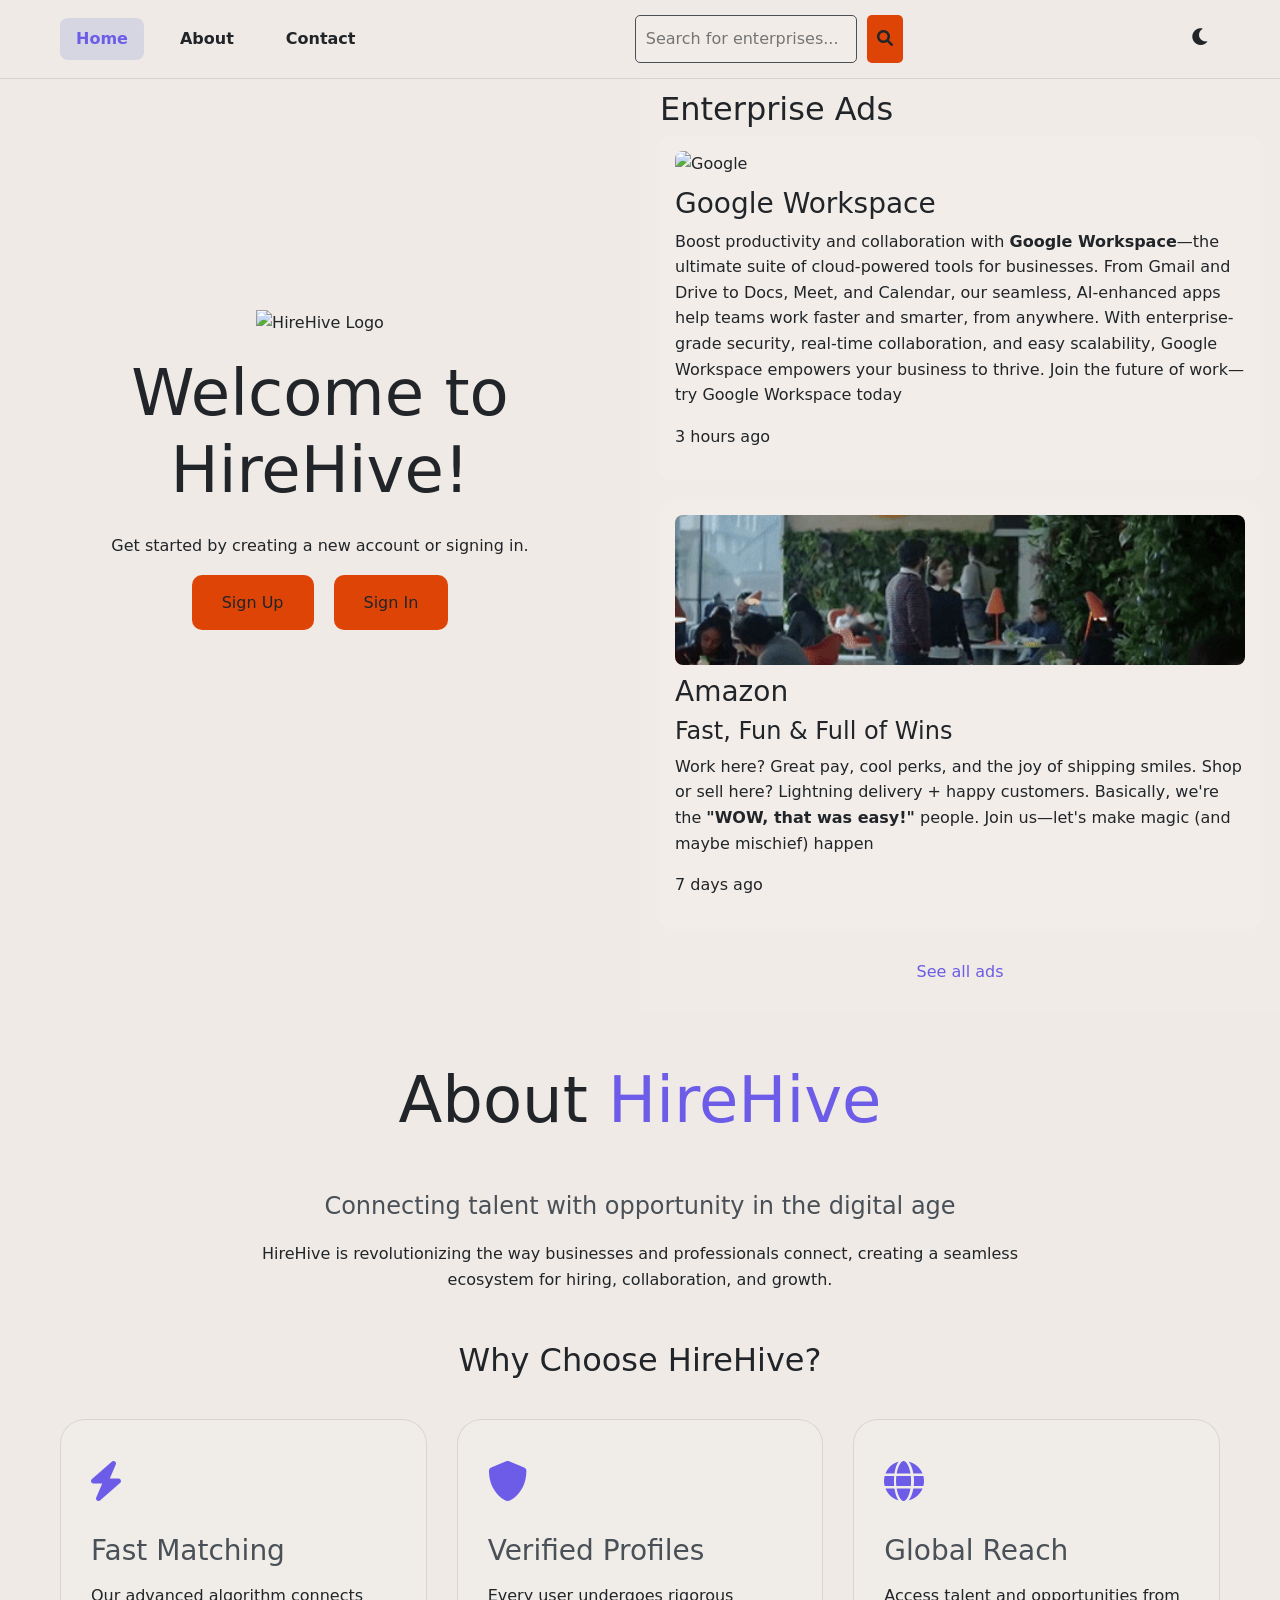
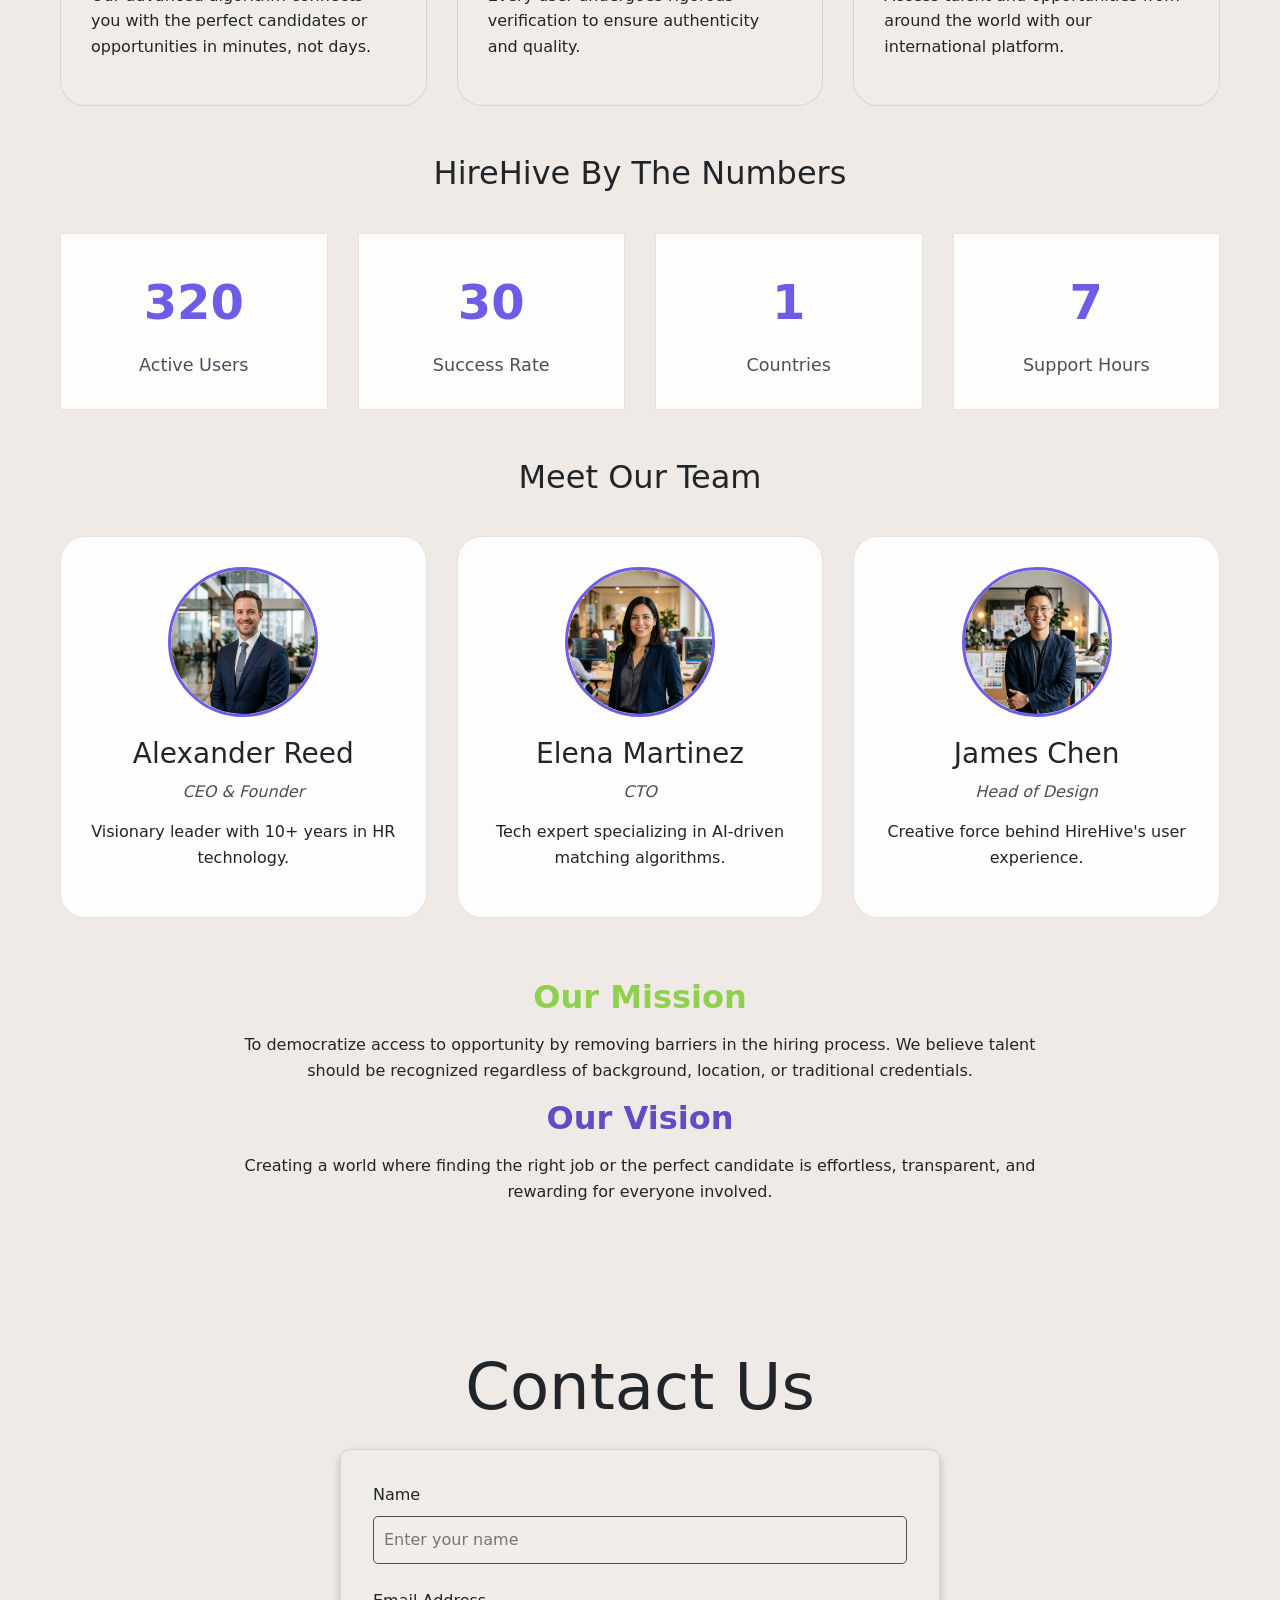
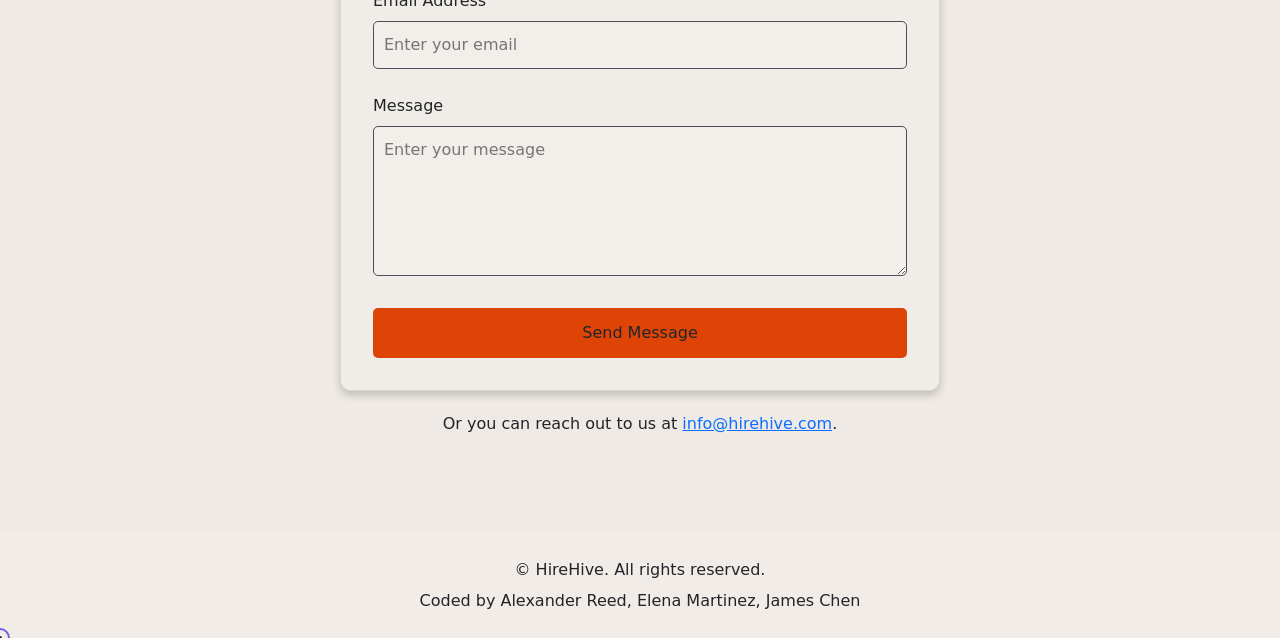
==== index.html @ 6e195a0a "Add files via upload" ====
<!DOCTYPE html>
<html lang="en">
<head>
  <meta charset="UTF-8">
  <meta name="viewport" content="width=device-width, initial-scale=1.0">
  <title>HireHive</title>
  <!-- Bootstrap CSS -->
  <link href="https://cdn.jsdelivr.net/npm/bootstrap@5.3.0/dist/css/bootstrap.min.css" rel="stylesheet">
  <link rel="stylesheet" href="css/style.css">
  <link rel="stylesheet" href="css/cursor.css">
  <link rel="stylesheet" href="css/navigation.css">
  <link rel="stylesheet" href="css/forms.css">
  <link rel="stylesheet" href="https://cdnjs.cloudflare.com/ajax/libs/font-awesome/6.0.0/css/all.min.css">
</head>
<body>
  <!-- Navigation Bar -->
  <nav class="navbar">
    <div class="container">
      <button class="menu-toggle" aria-label="Toggle menu">
        <i class="fas fa-bars"></i>
      </button>
      <div class="nav-links">
        <button class="nav-item active" data-section="home"><strong>Home</strong></button>
        <button class="nav-item" data-section="about"><strong>About</strong></button>
        <button class="nav-item" data-section="contact"><strong>Contact</strong></button>
      </div>
      <!-- Search Bar -->
      <div class="search-bar">
        <input type="text" id="search-input" placeholder="Search for enterprises...">
        <button onclick="searchAds()"><i class="fas fa-search"></i></button>
      </div>
      <!-- Theme Toggle -->
      <div class="theme-toggle">
        <button id="theme-toggle-btn" aria-label="Toggle dark mode">
          <i class="fas fa-moon"></i>
        </button>
      </div>
    </div>
  </nav>

  <!-- Home Section -->
  <section id="home">
    <div class="hero-container">
      <div class="hero-content">
        <div class="logo">
          <img src="assets/images/logo.png" alt="HireHive Logo">
        </div>
        <h1>Welcome to HireHive!</h1>
        <p>Get started by creating a new account or signing in.</p>
        <div class="auth-buttons">
          <button id="create-account-btn" class="auth-btn">Sign Up</button>
          <button id="sign-in-btn" class="auth-btn">Sign In</button>
        </div> 
      </div>
      
      <!-- hedhi lpart te3 ads-->
      <div class="ads-sidebar">
        <h2>Enterprise Ads</h2>
        
        <div class="ad-card default-visible" onclick="window.open('https://about.google/', '_blank')"> <!--n7otou class b naw3 card bch kol wahda tabda wahdha -->
          <img src="assets/images/google.gif" alt="Google" class="ad-image">
          <h3>Google Workspace</h3>
          <p> Boost productivity and collaboration with <strong>Google Workspace</strong>—the ultimate suite of cloud-powered tools for businesses.
             From Gmail and Drive to Docs, Meet, and Calendar, our seamless, AI-enhanced apps help teams work faster and smarter, from anywhere.
              With enterprise-grade security, real-time collaboration, and easy scalability, Google Workspace empowers your business to thrive. 
              Join the future of work—try Google Workspace today</p>
          <p class="time">3 hours ago</p>
        </div>

        <div class="ad-card default-visible" onclick="window.open('https://www.amazon.com/')">
          <img src="assets/images/amz.gif" alt="amazon" class="ad-image">
          <h3>Amazon</h3>
          <h4> Fast, Fun & Full of Wins</h4>
          <p>Work here? Great pay, cool perks, and the joy of shipping smiles. Shop or sell here? Lightning delivery + happy customers.
             Basically, we're the <strong>"WOW, that was easy!"</strong> people.
            Join us—let's make magic (and maybe mischief) happen</p>
          <p class="time">7 days ago </p>
        </div>

        <div class="ad-card" onclick="window.open('https://www.nvidia.com/en-me/')">
          <img src="assets/images/nvidia.gif" alt="Nvidia" class="ad-image">
          <h3>NVIDIA</h3>
          <h4>Love GPUs, AI, or bending reality with code?</h4>
          <P> At NVIDIA, we're the mad scientists behind the tech that powers games, self-driving cars, and the metaverse. 
            Join our crew of geniuses, enjoy killer perks, and build the future at 120 FPS. 
            Your dream job is rendering now—hit apply before the robots beat you to it! </P>
          <P class="time">2 days ago</P>
        </div>
        
        <div class="ad-card " onclick="window.open('https://www.rockstargames.com/')">
          <img src="assets/images/RT.gif" alt="Entreprise 3" class="ad-image">
          <h3>  RockStar</h3>
          <h4>Wanna Craft Games That Define Generations?</h4>

            <p>At <strong>Rockstar Games</strong>, we don't just make hits—we create cultural earthquakes. Join the rebels, storytellers, and tech wizards behind Grand Theft Auto, Red Dead, and worlds yet unimagined. 
              Flex your genius in a no-rules creative playground where open-worlds, cutting-edge tech, and pure chaos collide.

              Perks? Insane projects, legendary team vibes, and the pride of saying "I built that" when players lose their minds.</p>
          <p class="time">5 hours ago</p>
        </div>
        <div class="ad-card " onclick="window.open('https://www.rockstargames.com/')">
          <img src="assets/images/xbox.gif" alt="Entreprise 3" class="ad-image">
          <h3>  Xbox </h3>
          <h4> Ready to Level Up Your Career? Join Xbox!</h4>

            <p>At <strong>xbox</strong>, we don't just push buttons—we push polygons to their limits.
               Be part of the team that crafts mind-blowing, high-octane gaming experiences for millions.
               Whether you're engineering next-gen tech, designing immersive worlds, or optimizing performance, your work will define the future of play—and maybe even cause a few rage quits.</p><br>
               P.S. That insane GIF above? Yeah, that's Call of Duty—and no, we won't tell you what's coming next... unless you join us.<br>
          <p class="time">9 hours ago</p>
        </div>

        <div class="ad-card " onclick="window.open('https://www.atb.tn/', '_blank')">
          <img src="assets/images/ATB.jpg" alt="Entreprise 3" class="ad-image">
          <h3> ARAB TUNISIEN BANK</h3>
          <h4>ATB – Where Your Growth is Our Mission!</h4>

            <p>Whether you're a client seeking smart banking solutions or a professional looking for a rewarding career, <strong>Arab Tunisian Bank (ATB) </strong>delivers excellence.
               Enjoy cutting-edge digital services, tailored financial products, and unwavering support for your personal and business ambitions.
                For talented minds, ATB offers a dynamic work environment with training opportunities, career advancement, and a chance to shape Tunisia's financial future.<br>
            
            Bank with a leader. Grow with ATB!</p>
          <p class="time">5 hours ago</p>
        </div>
        <div class="ad-card" onclick="window.open('https://www.marvel.com/')">
          <img src="assets/images/marvel.gif" alt="smart" class="ad-image">
          <h3>Marvel Studios </h3>
          <h4>Join Marvel Studios – Where Heroes Are Made!</h4>

           <p> Join the team behind Earth's Mightiest Movies and help create the next cultural phenomenon. 
            Whether you're crafting mind-blowing VFX, writing epic one-liners, or engineering next-gen film tech, your work will be seen by millions of fans worldwide. 
            Enjoy superhero-worthy benefits, collaborate with legendary creators, and score bragging rights for life. </p> <br>
          <p class="time">3 days ago </p>
        </div>
        <div class="ad-card" onclick="window.open('https://smart.com.tn/fr/login', '_blank')">
          <img src="assets/images/smart.jpg" alt="smart" class="ad-image">
          <h3>Smart Tunisie</h3>
          <h4>Smart Tunisie – Powering Tunisia's Digital Future!</h4>

           <p> For customers, Smart Tunisie delivers cutting-edge telecom solutions, ultra-fast internet, and innovative digital services to keep you connected and ahead in a fast-moving world. Enjoy seamless connectivity, competitive packages, and reliable support for homes and businesses alike.
            For talented professionals, Smart Tunisie is where tech meets opportunity. Join a forward-thinking team driving Tunisia's digital transformation, with a culture of innovation, skill development, and career growth in a rapidly evolving industry. 
            Connect smarter. Grow faster. Be part of Smart Tunisie! </p>
          <p class="time">3 days ago </p>
        </div>
        
        <div class="see-all-ads" id="see-all-ads">See all ads</div>
      </div>
    </div>
  </section>


  <!-- Role Selection Section -->
  <section id="role-selection" class="role-selection" style="display: none;">
    <h1>Join HireHive Today!</h1>
    <p>Choose your role to get started.</p>
    <div class="role-buttons">
      <button class="role-btn" data-role="enterprise" name="entreprise">
        <h2>Enterprise</h2>
        <p>I'm an Enterprise looking to hire or advertise.</p>
      </button>
      <button class="role-btn" data-role="job-seeker" name="jobseeker">
        <h2>Job Seeker</h2>
        <p>I'm a Job Seeker looking for opportunities.</p>
      </button>
    </div>
    <button id="next-btn" disabled>Next</button>
  </section>

  <!-- Forms Section -->
  <section id="forms" class="forms">
    <!-- Sign In Form -->
    <form id="sign-in-form" action="login.php" method="POST" class="form-container needs-validation" novalidate style="display: none;">
      <h2>Sign In</h2>
      <div class="form-group">
        <label for="signin-email">Email Address</label>
        <input type="email" id="signin-email" name="email" placeholder="Enter your email" required>
        <div class="invalid-feedback">Please enter a valid email address.</div>
      </div>
      <div class="form-group">
        <label for="signin-password">Password</label>
        <input type="password" id="signin-password" name="password" placeholder="Enter your password" required>
        <div class="invalid-feedback">Please enter your password.</div>
      </div>
      <button type="submit" class="btn-submit">Sign In</button>
    </form>

    <!-- Enterprise Form -->
    <div class="form-wrapper" id="enterprise-form-wrapper">
      <form id="enterprise-form" action="register.php" method="POST" class="form-container needs-validation" novalidate style="display: none;">
        <h2>Enterprise Registration</h2>
        <p><em>We're sorry about the length of this form, but we're trying to be professional! ˶ᵔ ᵕ ᵔ˶ Please bear with us and continue.</em></p>
        
        <!-- Step 1: Basic Information -->
        <h3>Step 1: Basic Information ♡</h3>
        <div class="form-group">
          <label for="company-name">Company Name</label>
          <input type="text" id="company-name" name="cn" placeholder="Enter your company name" required>
          <div class="invalid-feedback">Please enter your company name.</div>
        </div>
        <div class="form-group">
          <label for="company-size">Company Size</label>
          <select id="company-size" name="cs" required>
            <option value="" disabled selected>Select company size</option>
            <option value="1-10">1-10 employees</option>
            <option value="10-50">10-50 employees</option>
            <option value="50-100">50-100 employees</option>
            <option value="100+">100+ employees</option>
          </select>
          <div class="invalid-feedback">Please select a company size.</div>
        </div>
        <div class="form-group">
          <label for="worker-type">Type of Worker Needed</label>
          <select id="worker-type" name="worker_type[]" required multiple>
            <option value="developer">Developers</option>
            <option value="designer">Designers</option>
            <option value="marketing">Marketing Specialists</option>
            <option value="finance">Finance/Accounting</option>
            <option value="hr">HR/Recruitment</option>
            <option value="content">Content Writers</option>
            <option value="other">Other (Specify Below)</option>
          </select>
          <div class="invalid-feedback">Please select at least one worker type.</div>
        </div>

        <div class="form-group" id="other-worker-container" style="display: none;">
          <label for="other-worker">Specify Worker Type</label>
          <input type="text" id="other-worker" name="other_worker" placeholder="e.g. Data Scientist, AI Specialist">
        </div>

        <div class="form-group">
          <label for="product-service-description">Tell us about your product or service</label>
          <textarea id="product-service-description" rows="5"name="descrip" placeholder="Describe what your company offers (products, services, etc.)" required></textarea>
          <div class="invalid-feedback">Please describe your product or service.</div>
        </div>
        
        <div class="form-group">
      <label for="phone">Phone Number</label>
       <input type="tel" id="phone" name="tel_e" 
         placeholder="e.g. 123-456-7890"
         maxlength="14"  
         required>
      <div class="validation-message">The number must contain 8 to 10 digits</div>
      </div>
        
        <div class="form-group">
       <label for="email">Email Address</label>
         <input type="email" id="email" name="email_e" 
         placeholder="exemple@domaine.com"
         required
         pattern="[a-z0-9._%+-]+@[a-z0-9.-]+\.[a-z]{2,}$">
         <div class="validation-message">Enter a valid email address (eg: name@domain.com)</div>
            </div>
        <!-- Step 2: Additional Information -->
        <h3>Step 2: Additional Information</h3>
        <div class="form-group">
          <label for="linkedin">LinkedIn URL</label>
          <input type="url" id="linkedin" name="linkedin" 
                 placeholder="https://www.linkedin.com/in/votrenom"
                 pattern="https?://(www\.)?linkedin\.com/(in|company)/[a-zA-Z0-9-]+">
          
        </div>

        <div class="form-group">
          <label for="website">Website URL (Optional)</label>
          <input type="url" id="website" name="website" placeholder="Enter your website URL">
          <div class="invalid-feedback">Please enter a valid website URL.</div>
        </div>

        <!-- Step 3: Security Information -->
        <h3>Step 3: Security Information</h3>
        <div class="form-group">
          <label for="password">Password</label>
          <input type="password" name="password_e" id="password" placeholder="Enter your password" required>
          <div class="invalid-feedback">Please enter a password.</div>
        </div>
        <div class="form-group">
          <label for="confirm-password">Confirm Password</label>
          <input type="password" id="confirm-password" placeholder="Confirm your password" required>
          <div class="invalid-feedback">Passwords do not match.</div>
        </div>
        <button type="submit" class="btn-submit">Submit</button>
      </form>

      <!-- Enterprise Second Form -->
      <div id="enterprise-second-form" class="form-container" style="display: none;">
        <h2>Do you want us to create ads for you?</h2>
        <div class="form-group">
          <button id="yes-ads-btn" class="btn-submit">Yes</button>
          <button id="no-ads-btn" class="btn-secondary">No</button>
        </div>
      </div>

      <!-- Enterprise Ads Form -->
      <div id="enterprise-ads-form" class="form-container" style="display: none;">
        <h2>Please send us the following information:</h2>
        <p>Send us an email with the following details:</p>
        <ul>
          <li>Company Logo (PNG format)</li>
          <li>Company Name</li>
          <li>Type of Service</li>
          <li>Product Pictures</li>
          <li>Any other relevant information</li>
        </ul>
        <p>Email: <a href="mailto:ads@hirehive.com">ads@hirehive.com</a></p>
        <button id="submit-ads-info" class="btn-submit">Submit</button>
      </div>
      
      <!-- Final Messages -->
      <div id="enterprise-final-message-ads" class="form-container final-message" style="display: none;">
        <h2>Thank you!</h2>
        <p>Your information has been submitted. We'll contact you with worker suggestions and ads.</p>
      </div>
      <div id="enterprise-final-message-no-ads" class="form-container final-message" style="display: none;">
        <h2>Thank you!</h2>
        <p>Your information has been submitted.</p>
      </div>
    </div>

    <!-- Job Seeker Form -->
<form method="POST" action="register.php" id="job-seeker-form" class="form-container needs-validation" novalidate style="display: none;" enctype="multipart/form-data">
  <h2>Job Seeker Registration</h2>
  <p><em>We know this form is long, but hey, we're just trying to find you the perfect job! Keep going!</em></p>
  
  <!-- Step 1: Personal Information -->
  <h3>Step 1: Personal Information</h3>
  <div class="form-group">
    <label for="full-name">Full Name</label>
    <input type="text" name="nom" id="full-name" placeholder="Enter your full name" required>
    <div class="invalid-feedback">Please enter your full name.</div>
  </div>
  
  <div class="form-group">
    <label for="worker-type-j">Profession/Job Title</label>
    <select id="worker-type-j" name="worker_type_j[]" required multiple>
      <option value="developer">Developers</option>
      <option value="designer">Designers</option>
      <option value="marketing">Marketing Specialists</option>
      <option value="finance">Finance/Accounting</option>
      <option value="hr">HR/Recruitment</option>
      <option value="content">Content Writers</option>
      <option value="other">Other (Specify Below)</option>
    </select>
    <div class="invalid-feedback">Please select at least one profession.</div>
  </div>
  
  <div class="form-group" id="other-worker-container-j" style="display: none;">
    <label for="other-worker-j">Specify your profession</label>
    <input type="text" id="other-worker-j" name="other_worker_j" placeholder="e.g. Data Scientist, AI Specialist">
  </div>
  
  <div class="form-group">
    <label for="education">Educational Level</label>
    <select id="education" name="education" required>
      <option value="" disabled selected>Select educational level</option>
      <option value="High School">High School</option>
      <option value="Bachelor">Bachelor</option>
      <option value="Master">Master</option>
      <option value="PhD">PhD</option>
    </select>
    <div class="invalid-feedback">Please select your educational level.</div>
  </div>

  <!-- Step 2: Skills and Portfolio -->
  <h3>Step 2: Skills and Portfolio</h3>
  <div class="form-group">
    <label for="skills">Skills (comma separated)</label>
    <input type="text" name="skills" id="skills" placeholder="Enter your skills" required>
    <div class="invalid-feedback">Please enter your skills.</div>
  </div>
  
  <div class="form-group">
    <label for="portfolio">Upload Portfolio/Certificates</label>
    <input type="file" id="portfolio" name="cv" accept=".pdf,.doc,.docx,.jpg,.png">
    <div class="invalid-feedback">Please upload your portfolio or certificates.</div>
  </div>

  <!-- Step 3: Contact Information -->
  <h3>Step 3: Contact Information</h3>
  <div class="form-group">
    <label for="job-seeker-email">Email Address</label>
    <input type="email" name="email_j" id="job-seeker-email" 
           placeholder="exemple@domaine.com"
           required
           pattern="[a-z0-9._%+-]+@[a-z0-9.-]+\.[a-z]{2,}$">
    <div class="validation-message">Please enter a valid email address (ex: name@domain.com)</div>
  </div>
  
  <div class="form-group">
    <label for="job-seeker-phone">Phone Number</label>
    <input type="tel" name="tel_j" id="job-seeker-phone" 
           placeholder="e.g. 123-456-7890"
           maxlength="14"
           required>
    <div class="validation-message">Phone number must contain 8 to 10 digits</div>
  </div>

  <!-- Step 4: Security Information -->
  <h3>Step 4: Security Information</h3>
  <div class="form-group">
    <label for="job-seeker-password">Password</label>
    <input type="password" name="password_j" id="job-seeker-password" placeholder="Enter your password" required>
    <div class="invalid-feedback">Please enter a password.</div>
  </div>
  
  <div class="form-group">
    <label for="job-seeker-confirm-password">Confirm Password</label>
    <input type="password" id="job-seeker-confirm-password" placeholder="Confirm your password" required>
    <div class="invalid-feedback">Passwords do not match.</div>
  </div>
  
  <button type="submit" class="btn-submit">Submit</button>
</form>
      
      <div id="job-seeker-final-message" class="form-container final-message" style="display: none;">
        <h2>Thank you!</h2>
        <p>Your information has been successfully submitted. We will contact you shortly with job opportunities.</p>
      </div>
    </div>
  </section>

  <!-- About Section -->
  <section id="about" class="about py-5">
    <div class="container">
      <h1 class="text-center mb-5">About <span class="highlight">HireHive</span></h1>
      <div class="about-intro text-center mb-5">
        <p class="lead">Connecting talent with opportunity in the digital age</p>
        <p>HireHive is revolutionizing the way businesses and professionals connect, creating a seamless ecosystem for hiring, collaboration, and growth.</p>
      </div>

      <div class="features-section mb-5">
        <h2 class="text-center mb-4">Why Choose HireHive?</h2>
        <div class="features-grid">
          <div class="feature-card">
            <div class="feature-icon">
              <i class="fas fa-bolt"></i>
            </div>
            <h3>Fast Matching</h3>
            <p>Our advanced algorithm connects you with the perfect candidates or opportunities in minutes, not days.</p>
          </div>
          <div class="feature-card">
            <div class="feature-icon">
              <i class="fas fa-shield-alt"></i>
            </div>
            <h3>Verified Profiles</h3>
            <p>Every user undergoes rigorous verification to ensure authenticity and quality.</p>
          </div>
          <div class="feature-card">
            <div class="feature-icon">
              <i class="fas fa-globe"></i>
            </div>
            <h3>Global Reach</h3>
            <p>Access talent and opportunities from around the world with our international platform.</p>
          </div>
        </div>
      </div>

      <div class="stats-section mb-5">
        <h2 class="text-center mb-4">HireHive By The Numbers</h2>
        <div class="stats-grid">
          <div class="stat-card">
            <div class="stat-number" data-count="1000">0</div>
            <div class="stat-label">Active Users</div>
          </div>
          <div class="stat-card">
            <div class="stat-number" data-count="95">0</div>
            <div class="stat-label">Success Rate</div>
          </div>
          <div class="stat-card">
            <div class="stat-number" data-count="4">0</div>
            <div class="stat-label">Countries</div>
          </div>
          <div class="stat-card">
            <div class="stat-number" data-count="24">0</div>
            <div class="stat-label">Support Hours</div>
          </div>
        </div>
      </div>

      <div class="team-section mb-5">
        <h2 class="text-center mb-4">Meet Our Team</h2>
        <div class="team-grid">
          <div class="team-card">
            <div class="team-image">
              <img src="assets/images/team1_new.png" alt="Alexander Reed">
            </div>
            <h3>Alexander Reed</h3>
            <p class="team-role">CEO & Founder</p>
            <p class="team-bio">Visionary leader with 10+ years in HR technology.</p>
          </div>
          <div class="team-card">
            <div class="team-image">
              <img src="assets/images/team2_new.png" alt="Elena Martinez">
            </div>
            <h3>Elena Martinez</h3>
            <p class="team-role">CTO</p>
            <p class="team-bio">Tech expert specializing in AI-driven matching algorithms.</p>
          </div>
          <div class="team-card">
            <div class="team-image">
              <img src="assets/images/team3_new.png" alt="James Chen">
            </div>
            <h3>James Chen</h3>
            <p class="team-role">Head of Design</p>
            <p class="team-bio">Creative force behind HireHive's user experience.</p>
          </div>
        </div>
      </div>

      <div class="mission-section">
        <div class="mission-content">
          <h2><strong>Our Mission</strong></h2>
          <p>To democratize access to opportunity by removing barriers in the hiring process. We believe talent should be recognized regardless of background, location, or traditional credentials.</p>
          
          <h2><strong>Our Vision</strong></h2>
          <p>Creating a world where finding the right job or the perfect candidate is effortless, transparent, and rewarding for everyone involved.</p>
        </div>
      </div>
    </div>
  </section>

  <!-- Contact Section -->
  <section id="contact" class="contact">
    <h1>Contact Us</h1>
    <div class="form-wrapper">
      <form action="contact.php" method="POST" id="contact-form" class="form-container">
        <div class="form-group">
          <label for="contact-name">Name</label>
          <input type="text" name="contact-name" id="contact-name" placeholder="Enter your name" required>
          <div class="invalid-feedback">Please enter your name.</div>
        </div>
        <div class="form-group">
          <label for="contact-email">Email Address</label>
          <input type="email" name="email-contact" id="contact-email" placeholder="Enter your email" required>
          <div class="invalid-feedback">Please enter a valid email address.</div>
        </div>
        <div class="form-group">
          <label for="contact-message">Message</label>
          <textarea id="contact-message" name="contact-message" rows="5" placeholder="Enter your message" required></textarea>
          <div class="invalid-feedback">Please enter your message.</div>
        </div>
        <button type="submit" class="btn-submit">Send Message</button>
      </form>
      
      <!-- Final Message -->
      <div id="contact-final-message" class="form-container final-message" style="display: none;">
        <h2>Thank you!</h2>
        <p>Your message has been sent successfully</p>
      </div>
    </div>
    <p>Or you can reach out to us at <a href="mailto:info@hirehive.com">info@hirehive.com</a>.</p>
  </section>

  <!-- Payment Modal -->
<div id="payment-modal" class="modal">
  <div class="modal-content">
    <div class="payment-header">
      <h2 id="payment-modal-title">Membership</h2>
      <p id="payment-modal-subtitle">Choose your plan to access premium features</p>
      <span class="close-modal">&times;</span>
    </div>
    
    <div class="wizard-steps">
      <div class="step active" id="step-1">1. Select Plan</div>
      <div class="step" id="step-2">2. Payment</div>
    </div>
    
    <!-- Step 1: Plan Selection -->
    <div class="wizard-step active" id="plan-selection-step">
      <h3>Select Your Plan</h3>
      <div class="plan-cards" id="plan-cards-container">
        <!-- Free Trial Plan -->
        <div class="plan-card selected" data-plan="free-trial">
          <div class="plan-top">
            <div class="plan-name">Free Trial</div>
            <div class="plan-price">$0</div>
            <div class="plan-period">7 days</div>
          </div>
          <ul class="plan-benefits">
            <li>Basic access</li>
            <li>Limited support</li>
          </ul>
        </div>
        
        <!-- Starter Plan -->
        <div class="plan-card" data-plan="starter">
          <div class="plan-top">
            <div class="plan-name">Starter</div>
            <div class="plan-price">$9.99</div>
            <div class="plan-period">per month</div>
          </div>
          <ul class="plan-benefits">
            <li>Premium access</li>
            <li>Email support</li>
            <li>Job matching</li>
          </ul>
        </div>
        
        <!-- Pro Plan -->
        <div class="plan-card" data-plan="pro">
          <div class="plan-top">
            <div class="plan-name">Pro</div>
            <div class="plan-price">$19.99</div>
            <div class="plan-period">per month</div>
          </div>
          <ul class="plan-benefits">
            <li>Full access</li>
            <li>Priority support</li>
            <li>Direct company contact</li>
          </ul>
        </div>
      </div>
      
      <div class="wizard-buttons">
  <button class="btn-secondary btn-cancel" onclick="closePaymentModal()">Cancel</button>
  <button class="btn-primary" id="continue-to-payment">Continue to Payment</button>
</div>
    </div>
    
    <!-- Step 2: Payment Details -->
    <div class="wizard-step" id="payment-details-step" data-payment-form="true">
	<div class="form-group">
          <label for="country">Country</label>
          <select id="country" name="country" required>
            <option value="" disabled selected>Select your country</option>
            <option value="US">United States</option>
            <option value="GB">United Kingdom</option>
            <option value="CA">Canada</option>
            <option value="AU">Australia</option>
            <option value="DE">Germany</option>
            <option value="FR">France</option>
            <option value="TN">Tunisia</option>
          </select>
        </div>
        
        <div class="location-warning" id="location-warning" style="display: none;">
          PayPal is not available in your country. Please use Visa or another payment method.
        </div>
        
        <h3>Payment Method</h3>
        <div class="payment-methods">
          <div class="payment-method active" data-method="visa">
            <img src="assets/images/visa.png" alt="Visa">
            <span>Visa</span>
          </div>
          <div class="payment-method" data-method="paypal">
            <img src="assets/images/paypal.png" alt="PayPal">
            <span>PayPal</span>
          </div>
        </div>
      <div class="payment-form-container">
	  <div class="form-group">
  <label for="card-number">Card Number</label>
  <input type="text" name="card-number" id="card-number" placeholder="1234 5678 9012 3456" required>
  <div class="validation-message">Please enter a valid card number (13-19 digits)</div>
  </div>

<div class="form-group">
  <label for="card-name">Cardholder Name</label>
  <input type="text" name="card-name" id="card-name" placeholder="John Doe" required>
  <div class="validation-message">Please enter the name as it appears on your card</div>
</div>

<div class="form-row">
  <div class="form-group">
    <label for="expiry-date">Expiry Date</label>
    <input type="text" name="expiry-date" id="expiry-date" placeholder="MM/YY" required>
    <div class="validation-message">Please enter a valid expiry date (MM/YY)</div>
  </div>
  <div class="form-group">
    <label for="cvv">CVV</label>
    <input type="text" name="cvv" id="cvv" placeholder="123" required>
    <div class="validation-message">Please enter a valid CVV (3-4 digits)</div>
  </div>
</div>
 </div>	  
<div class="wizard-buttons">
  <button class="btn-secondary" id="back-to-plans">Back</button>
  <button class="btn-primary" id="complete-payment">Complete Payment</button>
</div>
    </div>
  </div>
</div>

  <!-- Footer -->
  <footer>
    <div class="container">
      <p>&copy; HireHive. All rights reserved.</p>
      <p>Coded by Alexander Reed, Elena Martinez, James Chen</p>
    </div>
  </footer>

  <div class="custom-cursor"></div>
  <div class="custom-cursor-dot"></div>

  <!-- Bootstrap JS -->
  <script src="https://cdn.jsdelivr.net/npm/bootstrap@5.3.0/dist/js/bootstrap.bundle.min.js"></script>
  <!-- Scripts -->
  <script src="js/script.js"></script>
  <script src="js/cursor.js"></script>
  <script src="js/navigation.js"></script>
  <!-- Back to top button -->
<button class="back-to-top" aria-label="Back to top">
  <i class="fas fa-arrow-up"></i>
</button>
</body>
</html>
---- css/style.css ----
/* Payment Validation Styles */
#payment-details-step input,
#payment-details-step select {
  transition: all 0.3s ease;
}

#payment-details-step input.valid,
#payment-details-step select.valid {
  border-color: #28a745;
  background-color: rgba(40, 167, 69, 0.1);
}

#payment-details-step input.invalid,
#payment-details-step select.invalid {
  border-color: #dc3545;
  background-color: rgba(220, 53, 69, 0.1);
}

#payment-details-step .validation-message {
  font-size: 0.8rem;
  margin-top: 0.25rem;
  display: none;
}

#payment-details-step input.invalid + .validation-message,
#payment-details-step select.invalid + .validation-message {
  display: block;
  color: #dc3545;
}

/* Payment Method Selection */
.payment-method {
  transition: all 0.3s ease;
}

.payment-method.active {
  border-color: var(--color-accent);
  background-color: rgba(108, 92, 231, 0.1);
}

/* ========== BACK TO TOP BUTTON ========== */
.back-to-top {
  position: fixed;
  bottom: 30px;
  right: 30px;
  width: 50px;
  height: 50px;
  background-color: var(--color-button);
  color: var(--color-primary);
  border-radius: 50%;
  display: flex;
  align-items: center;
  justify-content: center;
  cursor: pointer;
  opacity: 0;
  visibility: hidden;
  transition: all 0.3s ease;
  z-index: 999;
  box-shadow: 0 2px 10px rgba(0, 0, 0, 0.2);
}

.back-to-top.visible {
  opacity: 1;
  visibility: visible;
}

.back-to-top:hover {
  background-color: var(--color-accent);
  transform: translateY(-5px);
}

.back-to-top i {
  font-size: 1.5rem;
}

/* ========== ROOT VARIABLES ========== */
:root {
  /* Light mode colors */
  --color-bg: #efeae5;
  --color-primary: #212529;
  --color-text: #495057;
  --color-accent: #6c5ce7;
  --color-button: #df4407;
  --color-secondary: #adb5bd;
  
  /* Dark mode colors */
  --color-bg-dark: #051228;
  --color-primary-dark: #F5F5F5;
  --color-text-dark: #8FD14F;
  --color-accent-dark: #604CC3;
  --color-button-dark: #FF6600;
  --color-secondary-dark: #CCCCCC;
}

/* ========== BASE STYLES ========== */
* {
  margin: 0;
  padding: 0;
  box-sizing: border-box;
}

body {
  font-family: system-ui, -apple-system, sans-serif;
  background-color: var(--color-bg);
  color: var(--color-primary);
  line-height: 1.6;
  padding-top: 70px;
  transition: all 0.3s ease;
}

.container {
  max-width: 1200px;
  margin: 0 auto;
  padding: 0 20px;
}

/* ========== DARK MODE STYLES ========== */
body.dark-mode {
  --color-bg: var(--color-bg-dark);
  --color-primary: var(--color-primary-dark);
  --color-text: var(--color-text-dark);
  --color-accent: var(--color-accent-dark);
  --color-button: var(--color-button-dark);
  --color-secondary: var(--color-secondary-dark);
}

.dark-mode .form-container,
.dark-mode .feature-card,
.dark-mode .stat-card,
.dark-mode .team-card,
.dark-mode .ad-card {
  background-color: rgba(255, 255, 255, 0.1);
  border: 1px solid rgba(255, 255, 255, 0.1);
}

.dark-mode .navbar {
  border-bottom: 1px solid rgba(255, 255, 255, 0.1);
}

.dark-mode .search-bar input,
.dark-mode .form-group input,
.dark-mode .form-group select,
.dark-mode .form-group textarea {
  background-color: rgba(0, 0, 0, 0.2);
  border-color: rgba(255, 255, 255, 0.2);
}

.dark-mode footer {
  background-color: rgba(0, 0, 0, 0.2);
}

.dark-mode .ads-sidebar {
  background-color: rgba(0, 0, 0, 0.2);
}

.dark-mode .btn-secondary {
  border-color: var(--color-text);
}

/* ========== NAVBAR STYLES ========== */
.navbar {
  position: fixed;
  top: 0;
  left: 0;
  width: 100%;
  z-index: 1000;
  background-color: var(--color-bg);
  border-bottom: 1px solid rgba(0, 0, 0, 0.1);
  display: flex;
  justify-content: space-between;
  align-items: center;
  padding: 15px 20px;
}

.nav-links {
  display: flex;
  gap: 20px;
}

.nav-item {
  color: var(--color-primary);
  padding: 0.5rem 1rem;
  border: none;
  background: none;
  cursor: pointer;
  font-size: 1rem;
  transition: all 0.3s ease;
}

.nav-item:hover {
  color: var(--color-accent);
}

.nav-item.active {
  color: var(--color-accent);
  background-color: rgba(114, 137, 218, 0.2);
  border-radius: 0.5rem;
}

.menu-toggle {
  display: none;
  background: none;
  border: none;
  color: var(--color-primary);
  font-size: 1.5rem;
  cursor: pointer;
}

/* ========== THEME TOGGLE ========== */
.theme-toggle {
  margin-left: 15px;
}

#theme-toggle-btn {
  background: none;
  border: none;
  color: var(--color-primary);
  font-size: 1.2rem;
  cursor: pointer;
  padding: 5px 10px;
  border-radius: 5px;
  transition: all 0.3s ease;
}

#theme-toggle-btn:hover {
  background-color: rgba(0, 0, 0, 0.1);
}

/* ========== HERO SECTION ========== */
.hero-container {
  display: flex;
  width: 100%;
  min-height: calc(100vh - 70px);
}

.hero-content {
  flex: 1;
  display: flex;
  flex-direction: column;
  align-items: center;
  justify-content: center;
  text-align: center;
  padding: 20px;
  height: calc(100vh - 70px);
}

.logo img {
  width: 150px;
  height: auto;
  margin-bottom: 20px;
}

h1 {
  font-size: clamp(2.5rem, 5vw, 4rem);
  margin-bottom: 1.5rem;
}

.hero p {
  font-size: 1.25rem;
  color: var(--color-text);
  margin-bottom: 2rem;
}

/* ========== AUTH BUTTONS ========== */
.auth-buttons {
  display: flex;
  justify-content: center;
  gap: 20px;
  margin-bottom: 30px;
}

.auth-btn {
  background-color: var(--color-button);
  padding: 15px 30px;
  border: none;
  border-radius: 10px;
  cursor: pointer;
  transition: all 0.3s ease;
  color: var(--color-primary);
  font-size: 1rem;
}

.auth-btn:hover {
  transform: translateY(-5px);
  box-shadow: 0 4px 8px rgba(0, 0, 0, 0.2);
  background-color: var(--color-accent);
}

/* ========== ROLE SELECTION ========== */
.role-selection {
  padding: 5rem 0;
  text-align: center;
}

.highlight {
  color: var(--color-accent);
}

.role-buttons {
  display: flex;
  justify-content: center;
  gap: 20px;
  margin-bottom: 30px;
  flex-wrap: wrap;
}

.role-btn {
  background-color: var(--color-button);
  padding: 20px;
  border: none;
  border-radius: 10px;
  width: 250px;
  cursor: pointer;
  transition: all 0.3s ease;
  text-align: center;
}

.role-btn:hover {
  transform: translateY(-5px);
  box-shadow: 0 4px 8px rgba(0, 0, 0, 0.2);
}

.role-btn.selected {
  background-color: var(--color-accent);
}

.role-btn h2 {
  font-size: 1.5rem;
  margin-bottom: 10px;
}

#next-btn {
  padding: 10px 20px;
  background-color: var(--color-accent);
  color: var(--color-primary);
  border: none;
  border-radius: 5px;
  font-size: 1rem;
  cursor: pointer;
  transition: background-color 0.3s ease;
}

#next-btn:disabled {
  background-color: var(--color-secondary);
  cursor: not-allowed;
}

/* ========== FORM STYLES ========== */
.form-container {
  max-width: 600px;
  margin: 20px auto;
  padding: 2rem;
  background-color: rgba(255, 255, 255, 0.1);
  border: 1px solid rgba(0, 0, 0, 0.1);
  border-radius: 10px;
  box-shadow: 0 4px 8px rgba(0, 0, 0, 0.2);
}

.form-group {
  margin-bottom: 1.5rem;
  text-align: left;
}

.form-group label {
  display: block;
  margin-bottom: 0.5rem;
  color: var(--color-primary);
}

.form-group input,
.form-group select,
.form-group textarea {
  width: 100%;
  padding: 10px;
  border: 1px solid var(--color-text);
  border-radius: 5px;
  background-color: rgba(255, 255, 255, 0.1);
  color: var(--color-primary);
}

.form-group input:focus,
.form-group select:focus,
.form-group textarea:focus {
  border-color: var(--color-accent);
  outline: none;
}

.form-group textarea {
  resize: vertical;
  min-height: 100px;
}

.btn-submit {
  width: 100%;
  padding: 12px;
  background-color: var(--color-button);
  color: var(--color-primary);
  border: none;
  border-radius: 5px;
  font-size: 1rem;
  cursor: pointer;
  transition: background-color 0.3s ease;
}

.btn-submit:hover {
  background-color: var(--color-accent);
}

.btn-secondary {
  width: 100%;
  padding: 12px;
  background-color: var(--color-secondary);
  color: var(--color-primary);
  border: none;
  border-radius: 5px;
  font-size: 1rem;
  cursor: pointer;
  transition: background-color 0.3s ease;
  margin-top: 10px;
}

.btn-secondary:hover {
  background-color: #999;
}

.invalid-feedback {
  color: #ff6b6b;
  font-size: 0.875rem;
  margin-top: 0.25rem;
  display: none;
}

.was-validated .form-control:invalid ~ .invalid-feedback,
.was-validated .form-control:invalid ~ .invalid-feedback {
  display: block;
}

/* ========== ABOUT SECTION ========== */
.about {
  background-color: var(--color-bg);
  color: var(--color-primary);
  min-height: 100vh;
  padding: 4rem 0;
}

.about-intro {
  max-width: 800px;
  margin: 0 auto;
  text-align: center;
  margin-bottom: 3rem;
}

.about-intro .lead {
  font-size: 1.5rem;
  color: var(--color-text);
  margin-bottom: 1rem;
}

/* ========== FEATURES GRID ========== */
.features-grid {
  display: grid;
  grid-template-columns: repeat(auto-fit, minmax(300px, 1fr));
  gap: 30px;
  margin-top: 40px;
}

.feature-card {
  border: 1px solid rgba(0, 0, 0, 0.1);
  padding: 30px;
  transition: transform 0.3s ease;
  background: rgba(255, 255, 255, 0.1);
  border-radius: 25px;
}

.feature-card:hover {
  transform: translateY(-10px);
  box-shadow: 0 10px 20px rgba(0, 0, 0, 0.1);
}

.feature-icon {
  font-size: 2.5rem;
  color: var(--color-accent);
  margin-bottom: 20px;
  transition: all 0.3s ease;
}

.feature-card h3 {
  color: var(--color-text);
  margin-bottom: 15px;
}

/* ========== STATS SECTION ========== */
.stats-grid {
  display: grid;
  grid-template-columns: repeat(auto-fit, minmax(200px, 1fr));
  gap: 30px;
  margin-top: 40px;
}

.stat-card {
  text-align: center;
  padding: 30px;
  background-color: rgba(255, 255, 255, 0.9);
  border: 1px solid rgba(0, 0, 0, 0.1);
}

.stat-number {
  font-size: 3rem;
  font-weight: bold;
  color: var(--color-accent);
  margin-bottom: 10px;
}

.stat-label {
  color: var(--color-text);
  font-size: 1.1rem;
}

/* ========== TEAM SECTION ========== */
.team-grid {
  display: grid;
  grid-template-columns: repeat(auto-fit, minmax(250px, 1fr));
  gap: 30px;
  margin-top: 40px;
}

.team-card {
  text-align: center;
  background-color: rgba(255, 255, 255, 0.9);
  border: 1px solid rgba(0, 0, 0, 0.1);
  padding: 30px;
  transition: all 0.3s ease;
  border-radius: 25px;
}

.team-card:hover {
  transform: translateY(-5px);
  box-shadow: 0 10px 20px rgba(0, 0, 0, 0.2);
}

.team-image {
  width: 150px;
  height: 150px;
  border-radius: 50%;
  overflow: hidden;
  margin: 0 auto 20px;
  border: 3px solid var(--color-accent);
}

.team-image img {
  width: 100%;
  height: 100%;
  object-fit: cover;
}

.team-role {
  color: var(--color-text);
  font-style: italic;
  margin-bottom: 15px;
}

/* ========== MISSION SECTION ========== */
.mission-section {
  max-width: 800px;
  margin: 60px auto 0;
  text-align: center;
}

.mission-section h2 {
  margin-bottom: 1rem;
}

.mission-section h2:nth-of-type(1) {
  color: #8FD14F;
}

.mission-section h2:nth-of-type(2) {
  color: #604CC3;
}

/* ========== CONTACT SECTION ========== */
.contact {
  padding: 5rem 0;
  text-align: center;
}

/* ========== FOOTER ========== */
footer {
  padding: 20px;
  background-color: rgba(255, 255, 255, 0.1);
  text-align: center;
}

footer p {
  margin: 5px 0;
}

/* ========== SEARCH BAR ========== */
.search-bar {
  display: flex;
  gap: 10px;
}

.search-bar input {
  padding: 10px;
  border: 1px solid var(--color-text);
  border-radius: 5px;
  background-color: rgba(255, 255, 255, 0.1);
  color: var(--color-primary);
}

.search-bar button {
  padding: 10px;
  background-color: var(--color-button);
  color: var(--color-primary);
  border: none;
  border-radius: 5px;
  cursor: pointer;
}

.search-bar button:hover {
  background-color: var(--color-accent);
}

/* ========== ADS SIDEBAR ========== */
.ads-sidebar {
  flex: 1;
  background-color: rgba(255, 255, 255, 0.05);
  padding: 20px;
  overflow-y: auto;
}

.ad-card {
  display: none;
  background-color: rgba(255, 255, 255, 0.1);
  border-radius: 10px;
  padding: 15px;
  margin-bottom: 20px;
  transition: all 0.3s ease;
  cursor: pointer;
  position: relative;
}

.ad-card.default-visible {
  display: block;
}

.ads-sidebar.show-all .ad-card {
  display: block;
}

.ad-card::before {
  content: '';
  position: absolute;
  top: 0;
  left: 0;
  right: 0;
  bottom: 0;
  z-index: 1;
}

.ad-card h3,
.ad-card p,
.ad-card .time {
  position: relative;
  z-index: 2;
}

.ad-image {
  width: 100%;
  height: 150px;
  object-fit: cover;
  border-radius: 8px;
  margin-bottom: 10px;
}

.see-all-ads {
  color: var(--color-accent);
  text-align: center;
  cursor: pointer;
  margin-top: 10px;
  padding: 10px;
  transition: all 0.3s ease;
}

.see-all-ads:hover {
  text-decoration: underline;
  color: var(--color-text);
}

/* ========== PAYMENT MODAL STYLES ========== */
.modal {
  display: none;
  position: fixed;
  top: 0;
  left: 0;
  width: 100%;
  height: 100%;
  background-color: rgba(0, 0, 0, 0.8);
  z-index: 2000;
  align-items: center;
  justify-content: center;
}

.modal-content {
  background-color: var(--color-bg);
  margin: 20px;
  padding: 30px;
  border-radius: 10px;
  width: 90%;
  max-width: 600px;
  max-height: 90vh;
  overflow-y: auto;
  position: relative;
  box-shadow: 0 5px 15px rgba(0, 0, 0, 0.3);
}

.payment-header {
  margin-bottom: 20px;
  position: relative;
}

.close-modal {
  position: absolute;
  top: 0;
  right: 0;
  font-size: 28px;
  font-weight: bold;
  cursor: pointer;
  color: var(--color-primary);
}

.wizard-steps {
  display: flex;
  justify-content: center;
  margin-bottom: 30px;
  gap: 20px;
}

.step {
  padding: 8px 16px;
  border-radius: 20px;
  background: rgba(255, 255, 255, 0.1);
  color: var(--color-text);
}

.step.active {
  background: var(--color-accent);
  color: white;
}

.wizard-step {
  display: none;
}

.wizard-step.active {
  display: block;
}

.plan-cards {
  display: flex;
  flex-wrap: wrap;
  gap: 20px;
  margin-bottom: 30px;
}

.plan-card {
  flex: 1;
  min-width: 250px;
  background-color: rgba(255, 255, 255, 0.1);
  border: 1px solid var(--color-text);
  border-radius: 10px;
  padding: 20px;
  cursor: pointer;
  transition: all 0.3s ease;
}

.plan-card:hover {
  transform: translateY(-5px);
  box-shadow: 0 5px 15px rgba(0, 0, 0, 0.1);
}

.plan-card.selected {
  border-color: var(--color-accent);
  background-color: rgba(108, 92, 231, 0.1);
}

.plan-name {
  font-weight: bold;
  font-size: 1.2rem;
  margin-bottom: 10px;
}

.plan-price {
  font-size: 1.5rem;
  font-weight: bold;
  color: var(--color-accent);
  margin-bottom: 5px;
}

.plan-period {
  color: var(--color-text);
  margin-bottom: 15px;
}

.plan-benefits {
  list-style: none;
  padding-left: 0;
}

.plan-benefits li {
  margin-bottom: 8px;
  position: relative;
  padding-left: 20px;
}

.plan-benefits li:before {
  content: "✓";
  position: absolute;
  left: 0;
  color: var(--color-accent);
}

.payment-methods {
  display: flex;
  justify-content: center;
  gap: 15px;
  margin: 20px 0;
}

.payment-method {
  flex: 1;
  display: flex;
  align-items: center;
  justify-content: center;
  gap: 10px;
  padding: 15px;
  border: 1px solid var(--color-text);
  border-radius: 8px;
  cursor: pointer;
  transition: all 0.3s ease;
}

.payment-method.active {
  border-color: var(--color-accent);
  background-color: rgba(108, 92, 231, 0.1);
}

.payment-method img {
  height: 20px;
}

.wizard-buttons {
  display: flex;
  justify-content: space-between;
  margin-top: 30px;
}

.btn-primary {
  padding: 12px 30px;
  background-color: var(--color-button);
  color: var(--color-primary);
  border: none;
  border-radius: 5px;
  font-weight: bold;
  cursor: pointer;
  transition: all 0.3s ease;
}

.btn-primary:hover {
  background-color: var(--color-accent);
}

.location-warning {
  display: none;
  color: #ff6b6b;
  padding: 10px;
  background-color: rgba(255, 107, 107, 0.1);
  border-radius: 5px;
  margin-bottom: 20px;
}

/* ========== ANIMATIONS ========== */
@keyframes fadeIn {
  from { opacity: 0; }
  to { opacity: 1; }
}

@keyframes fadeInUp {
  from {
    opacity: 0;
    transform: translateY(20px);
  }
  to {
    opacity: 1;
    transform: translateY(0);
  }
}

@keyframes pulse {
  0% { transform: scale(1); }
  50% { transform: scale(1.05); }
  100% { transform: scale(1); }
}

.feature-card:hover .feature-icon {
  transform: scale(1.2);
  animation: pulse 1.5s infinite;
}

/* ========== RESPONSIVE STYLES ========== */
@media (max-width: 768px) {
  .menu-toggle {
    display: block;
  }

  .nav-links {
    position: fixed;
    top: 70px;
    left: 0;
    width: 100%;
    background-color: var(--color-bg);
    flex-direction: column;
    align-items: center;
    padding: 20px 0;
    display: none;
    border-bottom: 1px solid rgba(114, 137, 218, 0.2);
  }

  .nav-links.active {
    display: flex;
  }

  .nav-item {
    margin: 10px 0;
    width: 80%;
    text-align: center;
  }

  .hero-container {
    flex-direction: column;
  }
  
  .ads-sidebar {
    order: -1;
    max-height: 300px;
  }
  
  .features-grid, 
  .stats-grid, 
  .team-grid {
    grid-template-columns: 1fr;
  }
  
  .role-buttons,
  .auth-buttons {
    flex-direction: column;
    align-items: center;
  }

  .plan-cards {
    flex-direction: column;
  }
  
  .wizard-steps {
    flex-direction: column;
    border-bottom: none;
  }
  
  .step {
    margin-right: 0;
    margin-bottom: 10px;
    border-bottom: 1px solid var(--color-text);
  }
  
  .step.active:after {
    display: none;
  }
}

/* S'assurer que le formulaire de paiement utilise le curseur par défaut */
#payment-details-step {
  cursor: auto;
}

#payment-details-step * {
  cursor: auto !important;
}

/* Cacher le curseur personnalisé quand on est sur le formulaire */
body.payment-form-active .custom-cursor,
body.payment-form-active .custom-cursor-dot {
  display: none !important;
}

/* ========== PAYMENT BUTTON STYLES ========== */
.wizard-buttons {
  display: flex;
  justify-content: space-between;
  margin-top: 30px;
  gap: 15px;
}

.btn-primary {
  padding: 12px 30px;
  background-color: var(--color-button);
  color: white;
  border: none;
  border-radius: 8px;
  font-weight: bold;
  cursor: pointer;
  transition: all 0.3s ease;
  flex: 1;
  text-align: center;
  box-shadow: 0 2px 5px rgba(0, 0, 0, 0.2);
}

.btn-primary:hover {
  background-color: var(--color-accent);
  transform: translateY(-2px);
  box-shadow: 0 4px 8px rgba(0, 0, 0, 0.3);
}

.btn-primary:active {
  transform: translateY(0);
  box-shadow: 0 2px 3px rgba(0, 0, 0, 0.2);
}

.btn-secondary {
  padding: 12px 30px;
  background-color: rgba(255, 255, 255, 0.1);
  color: var(--color-primary);
  border: 1px solid var(--color-text);
  border-radius: 8px;
  font-weight: bold;
  cursor: pointer;
  transition: all 0.3s ease;
  flex: 1;
  text-align: center;
}

.btn-secondary:hover {
  background-color: rgba(255, 255, 255, 0.2);
  border-color: var(--color-accent);
  color: var(--color-accent);
}

/* Bouton Continue/Complete plus accentué */
#continue-to-payment,
#complete-payment {
  background-color: var(--color-accent);
  color: white;
}

#continue-to-payment:hover,
#complete-payment:hover {
  background-color: #5a4bc2;
}

/* Bouton Back moins visible */
#back-to-plans {
  background-color: transparent;
  border: 1px solid var(--color-text);
}

#back-to-plans:hover {
  background-color: rgba(255, 255, 255, 0.05);
}

/* Bouton Cancel */
.btn-cancel {
  background-color: rgba(255, 99, 71, 0.1);
  border: 1px solid rgba(255, 99, 71, 0.3);
  color: tomato;
}

.btn-cancel:hover {
  background-color: rgba(255, 99, 71, 0.2);
  border-color: tomato;
}

/* Styles de validation du téléphone */
#phone.valid {
  border-color: #28a745;
  background-color: rgba(40, 167, 69, 0.1);
  background-image: url('data:image/svg+xml;utf8,<svg xmlns="http://www.w3.org/2000/svg" viewBox="0 0 24 24" fill="%2328a745"><path d="M9 16.17L4.83 12l-1.42 1.41L9 19 21 7l-1.41-1.41z"/></svg>');
  background-repeat: no-repeat;
  background-position: right 10px center;
  background-size: 20px;
  padding-right: 35px;
}

#phone.invalid {
  border-color: #dc3545;
  background-color: rgba(220, 53, 69, 0.1);
  background-image: url('data:image/svg+xml;utf8,<svg xmlns="http://www.w3.org/2000/svg" viewBox="0 0 24 24" fill="%23dc3545"><path d="M12 2C6.48 2 2 6.48 2 12s4.48 10 10 10 10-4.48 10-10S17.52 2 12 2zm1 15h-2v-2h2v2zm0-4h-2V7h2v6z"/></svg>');
  background-repeat: no-repeat;
  background-position: right 10px center;
  background-size: 20px;
  padding-right: 35px;
}

#phone {
  transition: all 0.3s ease;
}

/* Styles de validation email */
#email.valid {
  border-color: #28a745;
  background-color: rgba(40, 167, 69, 0.1);
  background-image: url('data:image/svg+xml;utf8,<svg xmlns="http://www.w3.org/2000/svg" viewBox="0 0 24 24" fill="%2328a745"><path d="M9 16.17L4.83 12l-1.42 1.41L9 19 21 7l-1.41-1.41z"/></svg>');
  background-repeat: no-repeat;
  background-position: right 10px center;
  background-size: 20px;
  padding-right: 35px;
}

#email.invalid {
  border-color: #dc3545;
  background-color: rgba(220, 53, 69, 0.1);
  background-image: url('data:image/svg+xml;utf8,<svg xmlns="http://www.w3.org/2000/svg" viewBox="0 0 24 24" fill="%23dc3545"><path d="M12 2C6.48 2 2 6.48 2 12s4.48 10 10 10 10-4.48 10-10S17.52 2 12 2zm1 15h-2v-2h2v2zm0-4h-2V7h2v6z"/></svg>');
  background-repeat: no-repeat;
  background-position: right 10px center;
  background-size: 20px;
  padding-right: 35px;
}

#email {
  transition: all 0.3s ease;
}

#email.invalid + .validation-message {
  display: block;
}

/* Styles de validation LinkedIn */
#linkedin.valid {
  border-color: #28a745;
  background-color: rgba(40, 167, 69, 0.1);
  background-image: url('data:image/svg+xml;utf8,<svg xmlns="http://www.w3.org/2000/svg" viewBox="0 0 24 24" fill="%2328a745"><path d="M19 3a2 2 0 0 1 2 2v14a2 2 0 0 1-2 2H5a2 2 0 0 1-2-2V5a2 2 0 0 1 2-2h14m-.5 15.5v-5.3a3.26 3.26 0 0 0-3.26-3.26c-.85 0-1.84.52-2.32 1.3v-1.11h-2.79v8.37h2.79v-4.93c0-.77.62-1.4 1.39-1.4a1.4 1.4 0 0 1 1.4 1.4v4.93h2.79M6.88 8.56a1.68 1.68 0 0 0 1.68-1.68c0-.93-.75-1.69-1.68-1.69a1.69 1.69 0 0 0-1.69 1.69c0 .93.76 1.68 1.69 1.68m1.39 9.94v-8.37H5.5v8.37h2.77z"/></svg>');
  background-repeat: no-repeat;
  background-position: right 10px center;
  background-size: 20px;
  padding-right: 35px;
}

#linkedin.invalid {
  border-color: #dc3545;
  background-color: rgba(220, 53, 69, 0.1);
  background-image: url('data:image/svg+xml;utf8,<svg xmlns="http://www.w3.org/2000/svg" viewBox="0 0 24 24" fill="%23dc3545"><path d="M12 2C6.48 2 2 6.48 2 12s4.48 10 10 10 10-4.48 10-10S17.52 2 12 2zm1 15h-2v-2h2v2zm0-4h-2V7h2v6z"/></svg>');
  background-repeat: no-repeat;
  background-position: right 10px center;
  background-size: 20px;
  padding-right: 35px;
}

#linkedin {
  transition: all 0.3s ease;
}

#linkedin.invalid + .validation-message {
  display: block;
}
---- css/cursor.css ----
/* ========== CURSOR STYLES ========== */
/* Base cursor removal */
body {
  cursor: none;
}

/* Main cursor ring */
.custom-cursor {
  --cursor-size: 20px;
  --cursor-border: 2px solid var(--color-accent); /* Use theme accent color */
  --cursor-scale: 1.5;
  --cursor-hover-bg: rgba(114, 137, 218, 0.1);

  width: var(--cursor-size);
  height: var(--cursor-size);
  border: var(--cursor-border);
  border-radius: 50%;
  position: fixed;
  pointer-events: none;
  z-index: 9999;
  transform: translate(-50%, -50%);
  transition: 
    transform 0.2s ease,
    background-color 0.2s ease,
    border-color 0.2s ease;
  will-change: transform;
}

/* Cursor hover state */
.custom-cursor.hover {
  transform: 
    translate(-50%, -50%) 
    scale(var(--cursor-scale));
  background-color: var(--cursor-hover-bg);
}

/* Dark mode cursor color */
.dark-mode .custom-cursor {
  border-color: var(--color-text-dark);
}

/* Cursor dot */
.custom-cursor-dot {
  --dot-size: 4px;
  --dot-color: var(--color-primary); /* Use theme primary color */

  width: var(--dot-size);
  height: var(--dot-size);
  background-color: var(--dot-color);
  border-radius: 50%;
  position: fixed;
  pointer-events: none;
  z-index: 9999;
  transform: translate(-50%, -50%);
  transition: all 0.1s ease;
  will-change: transform;
}

/* Dark mode dot color */
.dark-mode .custom-cursor-dot {
  --dot-color: var(--color-primary-dark);
}

/* Hide cursor on touch devices */
@media (hover: none) {
  body {
    cursor: auto;
  }
  
  .custom-cursor,
  .custom-cursor-dot {
    display: none;
  }
}
---- css/navigation.css ----
/* ========== NAVBAR STYLES ========== */
.navbar {
  position: fixed;
  top: 0;
  left: 0;
  width: 100%;
  z-index: 1000;
  background-color: var(--color-bg);
  border-bottom: 1px solid rgba(0, 0, 0, 0.1);
  display: flex;
  justify-content: space-between;
  align-items: center;
  padding: 15px 20px;
}

.nav-links {
  display: flex;
  gap: 20px;
}

.nav-item {
  color: var(--color-primary);
  padding: 0.5rem 1rem;
  border: none;
  background: none;
  cursor: pointer;
  font-size: 1rem;
  transition: all 0.3s ease;
}

.nav-item:hover {
  color: var(--color-accent);
}

.nav-item.active {
  color: var(--color-accent);
  background-color: rgba(114, 137, 218, 0.2);
  border-radius: 0.5rem;
}

.menu-toggle {
  display: none;
  background: none;
  border: none;
  color: var(--color-primary);
  font-size: 1.5rem;
  cursor: pointer;
}

/* ========== THEME TOGGLE ========== */
.theme-toggle {
  margin-left: 15px;
}

#theme-toggle-btn {
  background: none;
  border: none;
  color: var(--color-primary);
  font-size: 1.2rem;
  cursor: pointer;
  padding: 5px 10px;
  border-radius: 5px;
  transition: all 0.3s ease;
}

#theme-toggle-btn:hover {
  background-color: rgba(0, 0, 0, 0.1);
}

.dark-mode #theme-toggle-btn i.fa-moon::before {
  content: "\f185";
}

/* ========== PAYMENT MODAL ========== */
.modal {
  display: none;
  position: fixed;
  top: 0;
  left: 0;
  width: 100%;
  height: 100%;
  background-color: rgba(0, 0, 0, 0.8);
  backdrop-filter: blur(5px);
  z-index: 2000;
  align-items: center;
  justify-content: center;
  padding: 20px;
}

.modal-content {
  background-color: var(--color-bg);
  padding: 2rem;
  border-radius: 10px;
  width: 90%;
  max-width: 600px;
  max-height: 90vh;
  overflow-y: auto;
  position: relative;
  border: 1px solid var(--color-accent);
}

.close-modal {
  position: absolute;
  top: 15px;
  right: 15px;
  font-size: 1.5rem;
  cursor: pointer;
  color: var(--color-primary);
}

.payment-options {
  display: flex;
  gap: 15px;
  margin: 20px 0;
}

.payment-option {
  flex: 1;
  padding: 15px;
  border: 1px solid var(--color-text);
  border-radius: 8px;
  cursor: pointer;
  transition: all 0.3s ease;
  text-align: center;
}

.payment-option.selected {
  border-color: var(--color-accent);
  background-color: rgba(114, 137, 218, 0.1);
}

.payment-option h3 {
  margin-bottom: 10px;
  color: var(--color-primary);
}

.payment-option .price {
  font-size: 1.5rem;
  font-weight: bold;
  color: var(--color-accent);
  margin-bottom: 5px;
}

.payment-option .price span {
  font-size: 1rem;
  font-weight: normal;
  color: var(--color-text);
}

.payment-form {
  margin-top: 20px;
}

.form-row {
  display: flex;
  gap: 15px;
}

.form-row .form-group {
  flex: 1;
}

.payment-methods {
  display: flex;
  justify-content: center;
  gap: 15px;
  margin-top: 20px;
}

.payment-methods img {
  height: 30px;
  width: auto;
  opacity: 0.7;
  transition: opacity 0.3s ease;
}

.payment-methods img:hover {
  opacity: 1;
}

#payment-form input,
#payment-form select {
  background-color: rgba(255, 255, 255, 0.1);
  border: 1px solid var(--color-text);
  color: var(--color-primary);
  padding: 10px;
  border-radius: 5px;
  width: 100%;
}

#payment-form input:focus,
#payment-form select:focus {
  border-color: var(--color-accent);
  outline: none;
}

/* ========== RESPONSIVE STYLES ========== */
@media (max-width: 768px) {
  .menu-toggle {
    display: block;
  }

  .nav-links {
    position: fixed;
    top: 70px;
    left: 0;
    width: 100%;
    background-color: var(--color-bg);
    flex-direction: column;
    align-items: center;
    padding: 20px 0;
    display: none;
    border-bottom: 1px solid rgba(114, 137, 218, 0.2);
  }

  .nav-links.active {
    display: flex;
  }

  .nav-item {
    margin: 10px 0;
    width: 80%;
    text-align: center;
  }

  .nav-item.active {
    background-color: rgba(114, 137, 218, 0.2);
    border-radius: 5px;
  }
  
  .payment-options {
    flex-direction: column;
  }
}
---- css/forms.css ----
/* ========== FORM CONTAINER ========== */
.form-container {
  max-width: 600px;
  margin: 20px auto;
  padding: 2rem;
  background-color: rgba(255, 255, 255, 0.1);
  border: 1px solid rgba(0, 0, 0, 0.1);
  border-radius: 10px;
  box-shadow: 0 4px 8px rgba(0, 0, 0, 0.2);
}

/* ========== FORM GROUPS ========== */
.form-group {
  margin-bottom: 1.5rem;
  text-align: left;
}

.form-group label {
  display: block;
  margin-bottom: 0.5rem;
  color: var(--color-primary);
}

.form-group input,
.form-group select,
.form-group textarea {
  width: 100%;
  padding: 10px;
  border: 1px solid var(--color-text);
  border-radius: 5px;
  background-color: rgba(255, 255, 255, 0.1);
  color: var(--color-primary);
}

.form-group input:focus,
.form-group select:focus,
.form-group textarea:focus {
  border-color: var(--color-accent);
  outline: none;
}

.form-group textarea {
  resize: vertical;
  min-height: 100px;
}

/* ========== FORM BUTTONS ========== */
.btn-submit {
  width: 100%;
  padding: 12px;
  background-color: var(--color-button);
  color: var(--color-primary);
  border: none;
  border-radius: 5px;
  font-size: 1rem;
  cursor: pointer;
  transition: background-color 0.3s ease;
}

.btn-submit:hover {
  background-color: var(--color-accent);
}

.btn-secondary {
  width: 100%;
  padding: 12px;
  background-color: var(--color-secondary);
  color: var(--color-primary);
  border: none;
  border-radius: 5px;
  font-size: 1rem;
  cursor: pointer;
  transition: background-color 0.3s ease;
  margin-top: 10px;
}

.btn-secondary:hover {
  background-color: #999;
}

/* ========== FORM UTILITIES ========== */
.input-group {
  display: flex;
  gap: 10px;
}

.input-group select {
  flex: 0 0 120px;
}

.invalid-feedback {
  color: #ff6b6b;
  font-size: 0.875rem;
  margin-top: 0.25rem;
  display: none;
}

.was-validated .form-control:invalid ~ .invalid-feedback,
.was-validated .form-control:invalid ~ .invalid-feedback {
  display: block;
}

ul {
  text-align: left;
  margin: 15px 0;
  padding-left: 20px;
}

ul li {
  margin-bottom: 8px;
}

/* ========== MULTIPLE SELECT ========== */
select[multiple] {
  height: auto;
  min-height: 100px;
}

select[multiple] option {
  padding: 8px;
  margin: 2px 0;
  background-color: rgba(255, 255, 255, 0.1);
  border-radius: 4px;
}

select[multiple] option:hover {
  background-color: var(--color-accent);
}

/* ========== PRODUCT/SERVICE DESCRIPTION ========== */
#product-service-description {
  width: 100%;
  padding: 12px;
  border: 1px solid #ddd;
  border-radius: 4px;
  font-family: inherit;
  font-size: 16px;
  transition: border-color 0.3s ease;
  resize: vertical;
  min-height: 120px;
}

#product-service-description:focus {
  border-color: #4a90e2;
  outline: none;
  box-shadow: 0 0 0 2px rgba(74, 144, 226, 0.2);
}

/* Phone number validation styles */
.is-valid {
  border-color: #28a745 !important;
  background-color: rgba(40, 167, 69, 0.1) !important;
}

.is-invalid {
  border-color: #dc3545 !important;
  background-color: rgba(220, 53, 69, 0.1) !important;
}

/* Phone input specific styles */
input[type="tel"] {
  transition: all 0.3s ease;
}

/* Styles de validation pour Job Seeker */
#job-seeker-phone.valid,
#job-seeker-email.valid {
  border-color: #28a745;
  background-color: rgba(40, 167, 69, 0.1);
  background-image: url('data:image/svg+xml;utf8,<svg xmlns="http://www.w3.org/2000/svg" viewBox="0 0 24 24" fill="%2328a745"><path d="M9 16.17L4.83 12l-1.42 1.41L9 19 21 7l-1.41-1.41z"/></svg>');
  background-repeat: no-repeat;
  background-position: right 10px center;
  background-size: 20px;
  padding-right: 35px;
}

#job-seeker-phone.invalid,
#job-seeker-email.invalid {
  border-color: #dc3545;
  background-color: rgba(220, 53, 69, 0.1);
  background-image: url('data:image/svg+xml;utf8,<svg xmlns="http://www.w3.org/2000/svg" viewBox="0 0 24 24" fill="%23dc3545"><path d="M12 2C6.48 2 2 6.48 2 12s4.48 10 10 10 10-4.48 10-10S17.52 2 12 2zm1 15h-2v-2h2v2zm0-4h-2V7h2v6z"/></svg>');
  background-repeat: no-repeat;
  background-position: right 10px center;
  background-size: 20px;
  padding-right: 35px;
}

#job-seeker-phone.invalid + .validation-message,
#job-seeker-email.invalid + .validation-message {
  display: block;
  color: #dc3545;
}
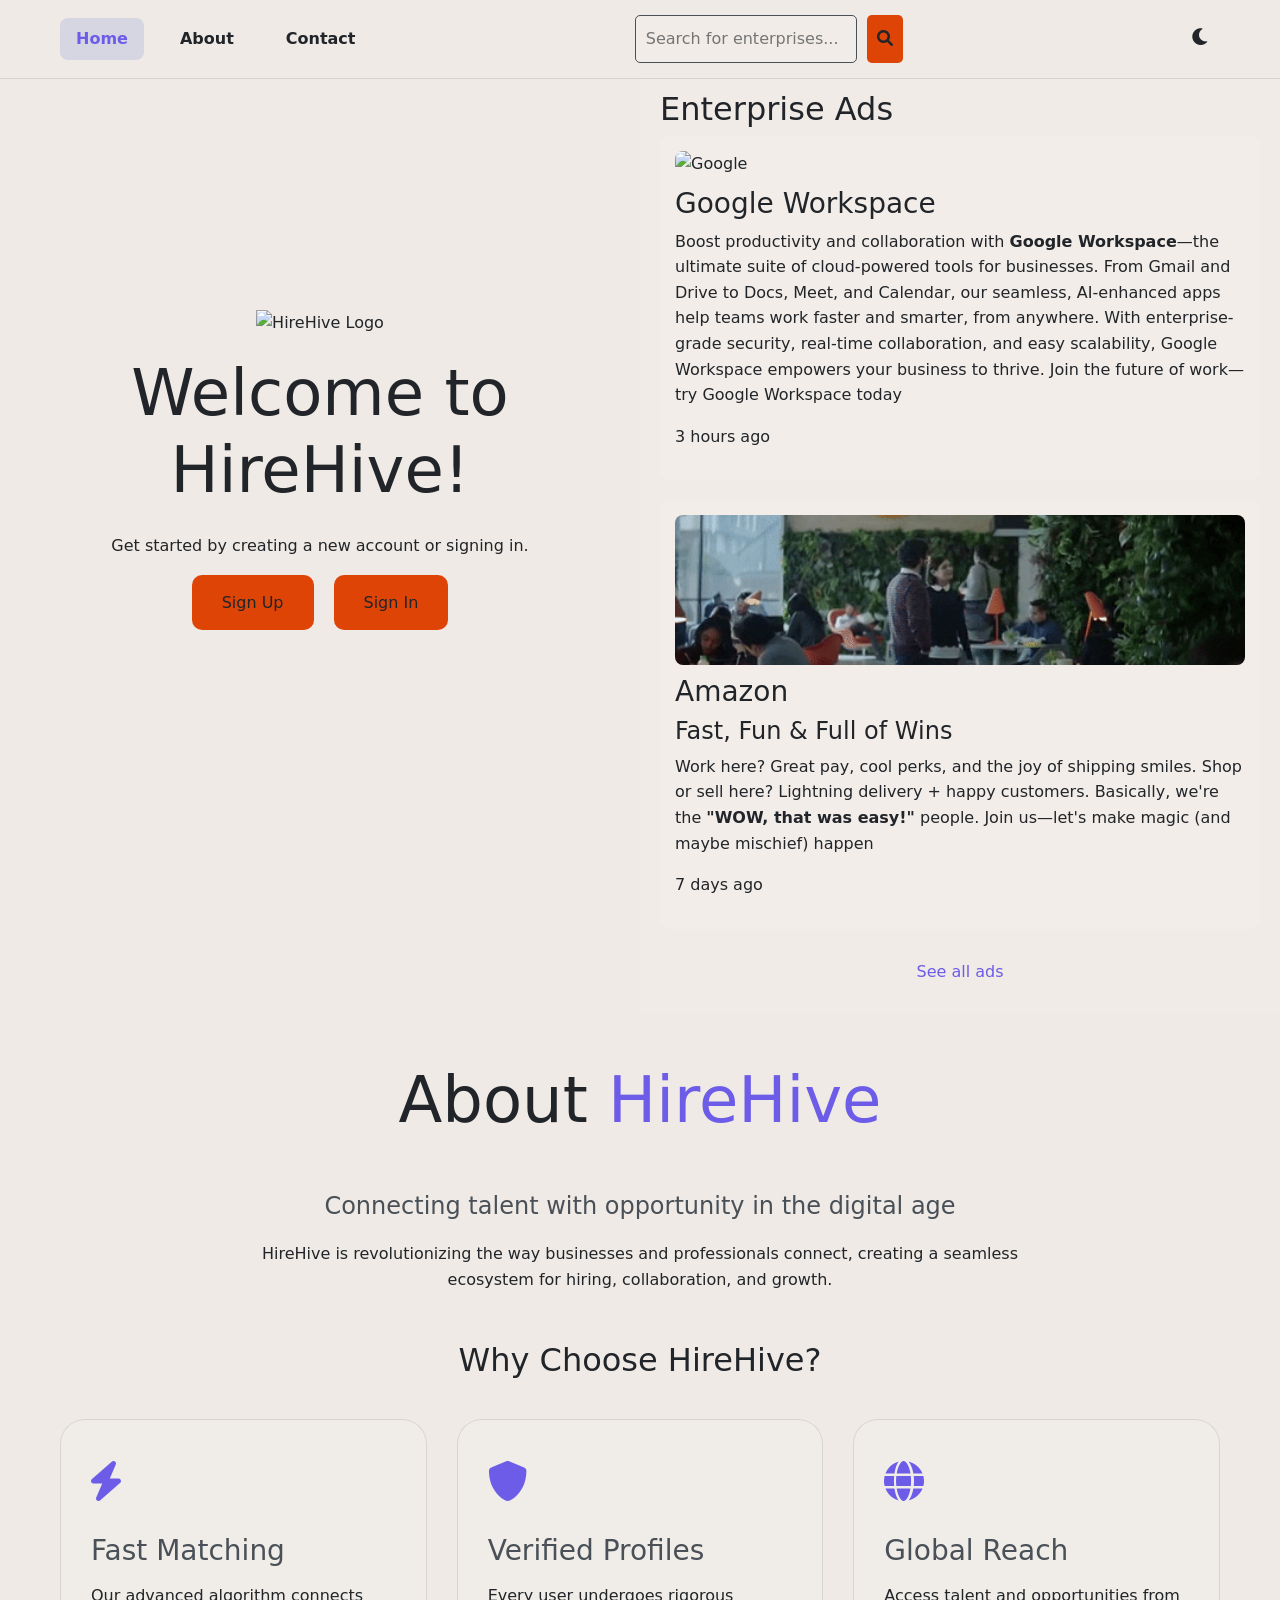
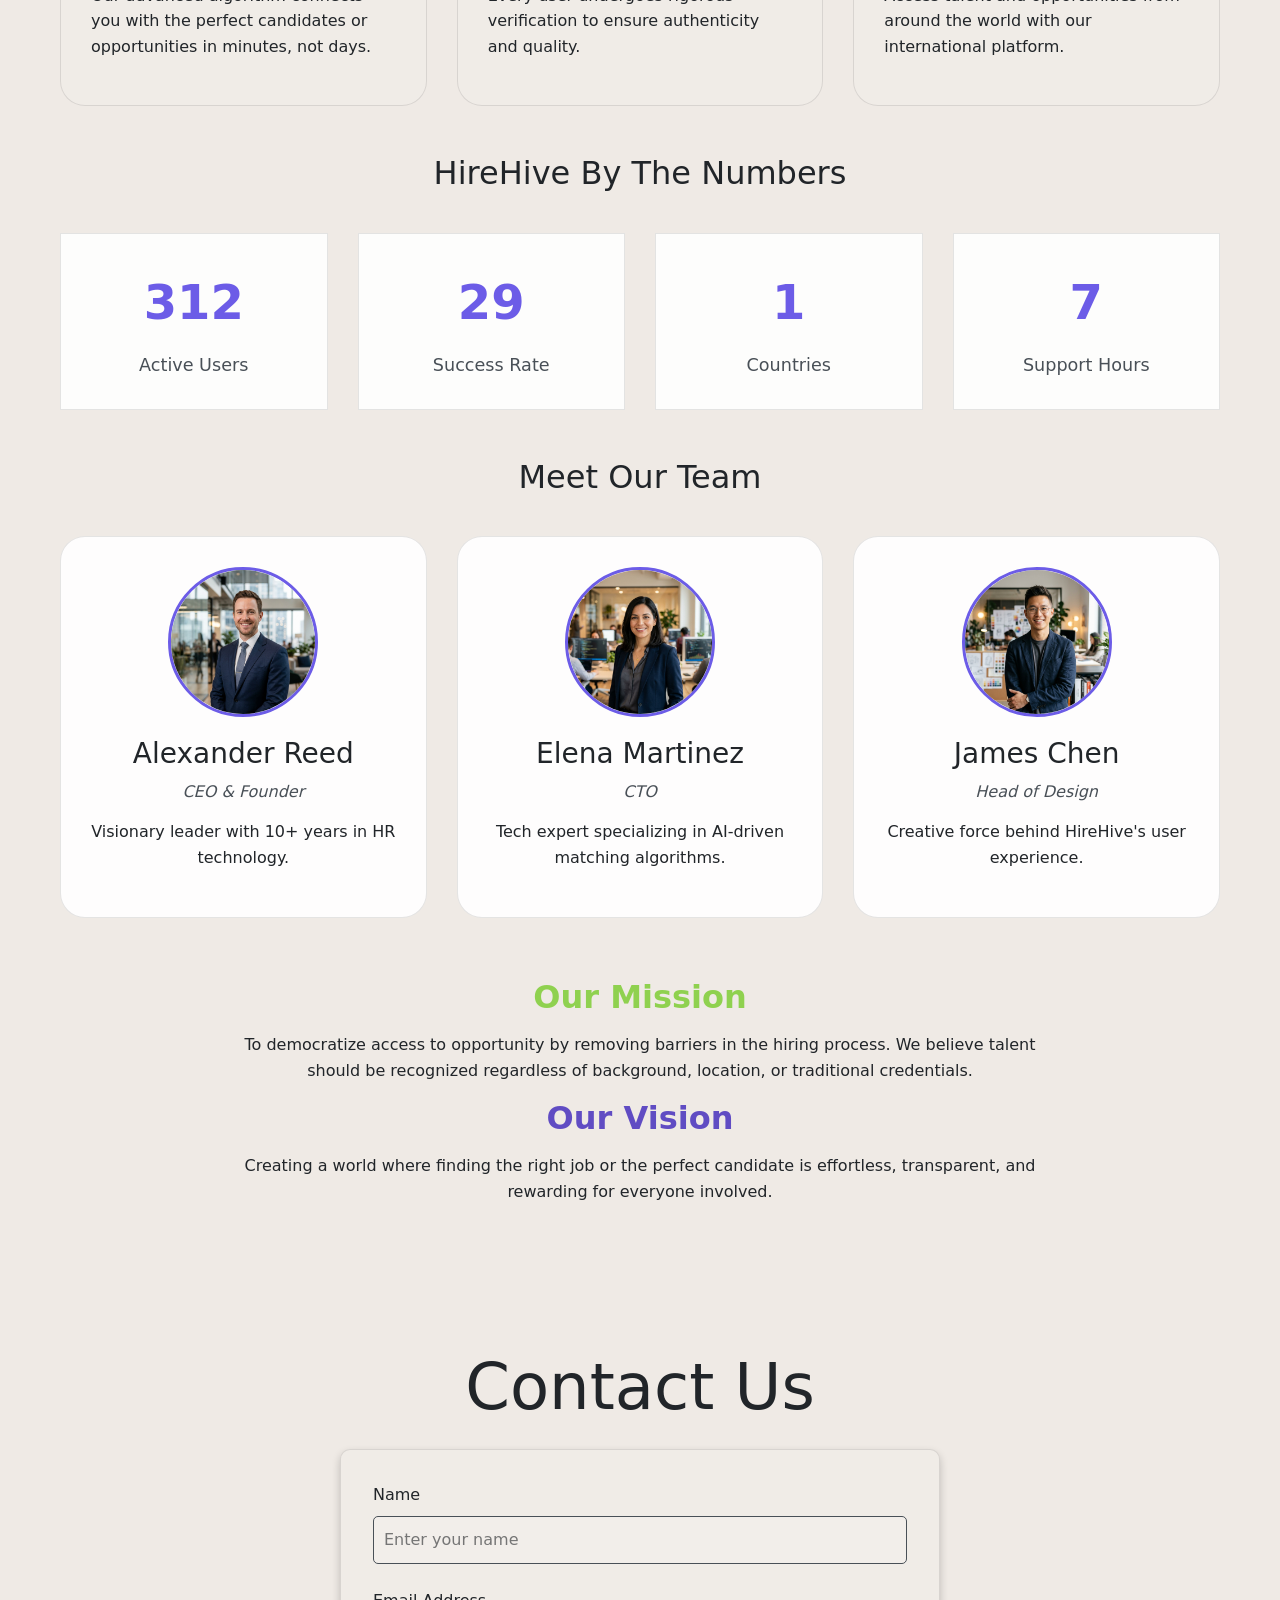
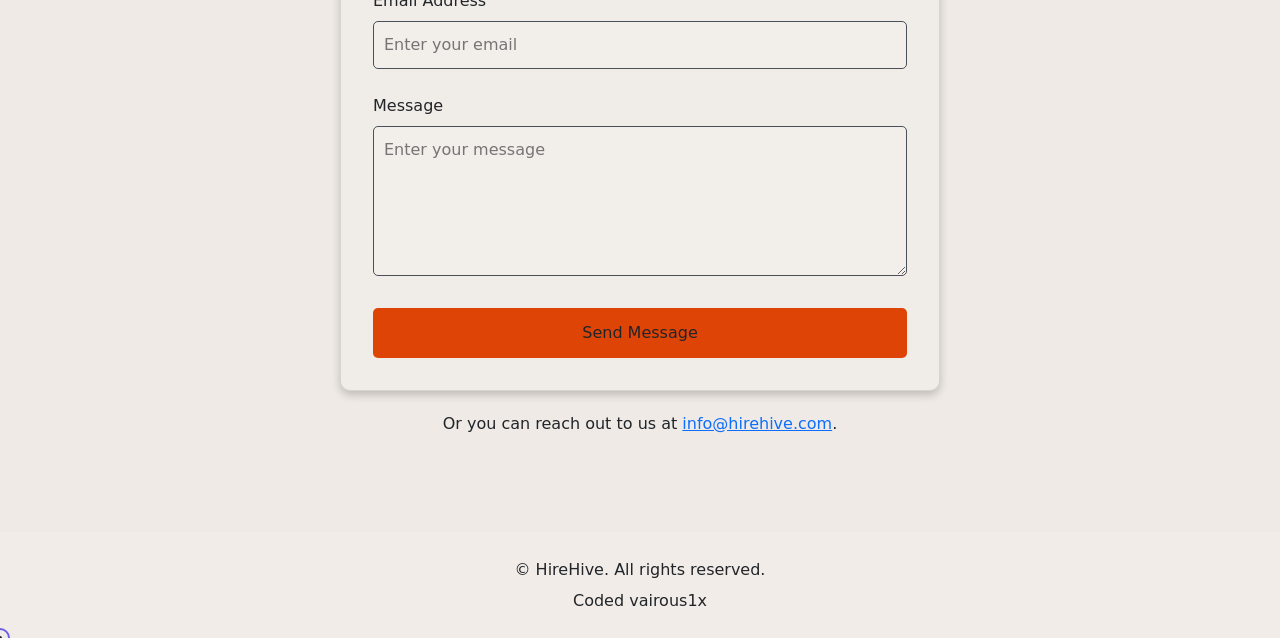
==== commit 250855e5: "Update footer" ====
--- a/index.html
+++ b/index.html
@@ -685,7 +685,7 @@
   <footer>
     <div class="container">
       <p>&copy; HireHive. All rights reserved.</p>
-      <p>Coded by Alexander Reed, Elena Martinez, James Chen</p>
+      <p>Coded vairous1x</p>
     </div>
   </footer>
 
@@ -703,4 +703,4 @@
   <i class="fas fa-arrow-up"></i>
 </button>
 </body>
-</html>+</html>
